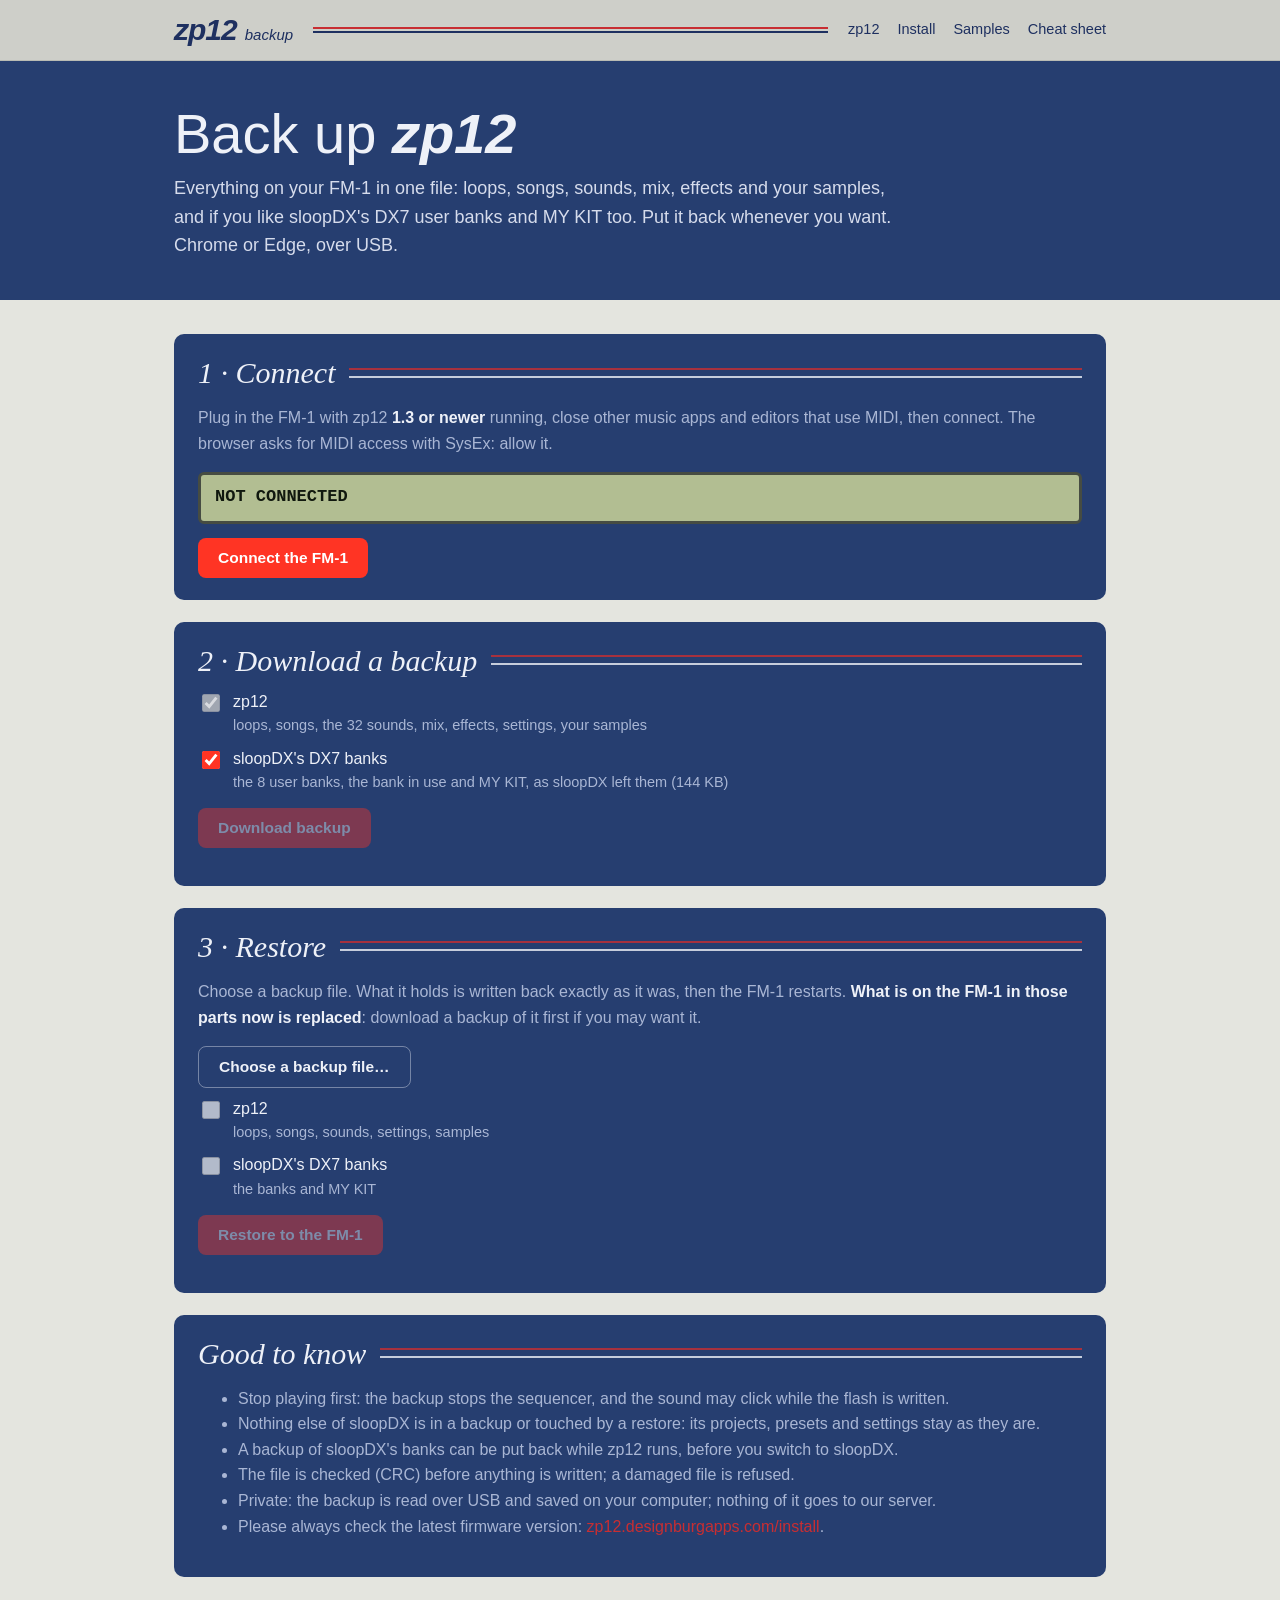
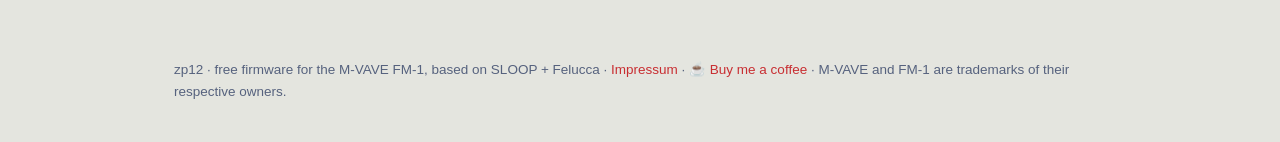
==== docs/backup/index.html @ 15d441d4 "Matomo: one site per host (zp12 3, fm1 4), heartbeat; make_site.py puts the snippet on every page Co" ====
<!doctype html>
<!-- SPDX-License-Identifier: GPL-3.0-only  (C) 2026 Sven Trogus
     zp12: the backup page (tools/make_site.py writes it as docs/backup/index.html, beside zp12link.js). -->
<html lang="en">
<head>
<meta charset="utf-8">
<meta name="viewport" content="width=device-width, initial-scale=1">
<title>zp12 backup</title>
<link rel="icon" href="../favicon.svg" type="image/svg+xml">
<meta name="description" content="Back up and restore zp12 on the M-VAVE FM-1 from the browser: loops, sounds, songs, samples, and sloopDX's DX7 banks. Chrome or Edge over USB MIDI.">
<link rel="canonical" href="https://zp12.designburgapps.com/backup/">
<meta name="theme-color" content="#263e70">
<style>
  :root { --paper: #e4e5df; --frame: #cecfc9; --frame2: #b9bbb3; --navy: #263e70; --navy2: #1d3160; --ink: #1e3060;
          --red: #c82e32; --led: #ff3424; --txt: #eef1f8; --dim: #a9b6d4; --mute: #56627e; --lcd: #b2be92; --lcdink: #10180e;
          --ok: #2f8f5b; }
  * { box-sizing: border-box; }
  body { margin: 0; background: var(--paper); color: var(--ink); font: 16px/1.6 "Inter", -apple-system, BlinkMacSystemFont, "Segoe UI", Roboto, Arial, sans-serif; }
  a { color: var(--red); text-decoration: none; } a:hover { text-decoration: underline; }
  .wrap { max-width: 980px; margin: 0 auto; padding: 0 24px; }
  .rule { height: 6px; border-top: 2px solid var(--red); border-bottom: 2px solid var(--ink); }
  nav { background: var(--frame); border-bottom: 1px solid var(--frame2); }
  nav .wrap { display: flex; align-items: center; height: 60px; gap: 20px; }
  .mark { font: italic 900 30px/1 "Helvetica Neue", Arial, sans-serif; letter-spacing: -1px; color: var(--ink); }
  .mark small { font: italic 400 15px/1 "Helvetica Neue", Arial, sans-serif; letter-spacing: 0; margin-left: 8px; }
  nav .rule { flex: 1; }
  nav .links { display: flex; gap: 18px; font-size: 14.5px; }
  nav .links a { color: var(--ink); }
  header { background: var(--navy); color: var(--txt); padding: 44px 0 40px; }
  h1 { font-weight: 300; font-size: clamp(34px, 5vw, 56px); line-height: 1.05; margin: 0 0 10px; }
  h1 b { font-weight: 900; font-style: italic; }
  header p { color: #d6dcec; margin: 0; max-width: 40em; font-size: 18px; }
  main { padding: 34px 0 60px; }
  .card { background: var(--navy); color: var(--txt); border-radius: 10px; padding: 22px 24px; margin-bottom: 22px; }
  .card h2 { font: italic 400 30px/1.1 Georgia, "Times New Roman", serif; margin: 0 0 12px; display: flex; gap: 14px; align-items: center; }
  .card h2::after { content: ""; flex: 1; height: 6px; border-top: 2px solid var(--red); border-bottom: 2px solid var(--txt); opacity: 0.8; }
  .card p, .card li { color: var(--dim); }
  .card p b, .card li b { color: var(--txt); }
  .lcd { background: var(--lcd); color: var(--lcdink); border: 3px solid #464c42; border-radius: 6px; padding: 10px 14px;
         font: 700 17px/1.4 "Courier New", monospace; min-height: 52px; white-space: pre-wrap; }
  button, .file { font-family: inherit; font-weight: 700; font-size: 15.5px; line-height: 1; padding: 12px 20px; border-radius: 8px; border: 0; cursor: pointer;
                  background: var(--led); color: #fff; display: inline-flex; align-items: center; gap: 8px; }
  button.ghost, .file { background: transparent; color: var(--txt); border: 1px solid rgba(238, 241, 248, 0.4); }
  button:disabled { opacity: 0.4; cursor: default; }
  .row { display: flex; gap: 12px; flex-wrap: wrap; align-items: center; margin-top: 14px; }
  label.part { display: flex; gap: 10px; align-items: flex-start; margin: 8px 0; color: var(--txt); cursor: pointer; }
  label.part input { margin-top: 5px; accent-color: var(--led); width: 18px; height: 18px; }
  label.part span { color: var(--dim); display: block; font-size: 14.5px; }
  .bar { height: 10px; background: var(--navy2); border-radius: 5px; overflow: hidden; margin-top: 14px; display: none; }
  .bar i { display: block; height: 100%; width: 0; background: var(--led); transition: width 0.1s; }
  .warn { background: #fff3cd; color: #5c4400; border-radius: 8px; padding: 12px 16px; margin-top: 14px; font-size: 14.5px; }
  .ok { color: #9fe0b8 !important; }
  .err { color: #ffb4ab !important; }
  input[type=file] { display: none; }
  footer { font-size: 13.5px; color: var(--mute); padding: 0 0 40px; }
</style>
</head>
<body>
<nav><div class="wrap"><a class="mark" href="../">zp12<small>backup</small></a><div class="rule"></div>
  <div class="links"><a href="../">zp12</a><a href="../install/">Install</a><a href="../editor/">Samples</a><a href="../#cheatsheet">Cheat sheet</a></div></div></nav>
<header><div class="wrap">
  <h1>Back up <b>zp12</b></h1>
  <p>Everything on your FM-1 in one file: loops, songs, sounds, mix, effects and your samples, and if you like
     sloopDX's DX7 user banks and MY KIT too. Put it back whenever you want. Chrome or Edge, over USB.</p>
</div></header>
<main><div class="wrap">

  <section class="card">
    <h2>1 · Connect</h2>
    <p>Plug in the FM-1 with zp12 <b>1.3 or newer</b> running, close other music apps and editors that use MIDI, then connect.
       The browser asks for MIDI access with SysEx: allow it.</p>
    <div class="lcd" id="lcd">NOT CONNECTED</div>
    <div class="row"><button id="connect">Connect the FM-1</button></div>
  </section>

  <section class="card">
    <h2>2 · Download a backup</h2>
    <label class="part"><input type="checkbox" id="b-zp12" checked disabled><div>zp12<span>loops, songs, the 32 sounds, mix, effects, settings, your samples</span></div></label>
    <label class="part"><input type="checkbox" id="b-banks" checked><div>sloopDX's DX7 banks<span>the 8 user banks, the bank in use and MY KIT, as sloopDX left them (144 KB)</span></div></label>
    <div class="row"><button id="backup" disabled>Download backup</button></div>
    <div class="bar" id="bar-b"><i></i></div>
    <p id="msg-b"></p>
  </section>

  <section class="card">
    <h2>3 · Restore</h2>
    <p>Choose a backup file. What it holds is written back exactly as it was, then the FM-1 restarts.
       <b>What is on the FM-1 in those parts now is replaced</b>: download a backup of it first if you may want it.</p>
    <div class="row"><label class="file" for="file">Choose a backup file…</label><input type="file" id="file" accept=".zp12bak"><span id="fname"></span></div>
    <label class="part"><input type="checkbox" id="r-zp12" disabled><div>zp12<span>loops, songs, sounds, settings, samples</span></div></label>
    <label class="part"><input type="checkbox" id="r-banks" disabled><div>sloopDX's DX7 banks<span>the banks and MY KIT</span></div></label>
    <div class="row"><button id="restore" disabled>Restore to the FM-1</button></div>
    <div class="bar" id="bar-r"><i></i></div>
    <p id="msg-r"></p>
  </section>

  <section class="card">
    <h2>Good to know</h2>
    <ul>
      <li>Stop playing first: the backup stops the sequencer, and the sound may click while the flash is written.</li>
      <li>Nothing else of sloopDX is in a backup or touched by a restore: its projects, presets and settings stay as they are.</li>
      <li>A backup of sloopDX's banks can be put back while zp12 runs, before you switch to sloopDX.</li>
      <li>The file is checked (CRC) before anything is written; a damaged file is refused.</li>
      <li>Private: the backup is read over USB and saved on your computer; nothing of it goes to our server.</li>
      <li>Please always check the latest firmware version: <a href="../install/">zp12.designburgapps.com/install</a>.</li>
    </ul>
  </section>
</div></main>
<footer><div class="wrap">zp12 · free firmware for the M-VAVE FM-1, based on SLOOP + Felucca · <a href="../impressum.html">Impressum</a> · <a href="https://paypal.me/zvenson" rel="noopener">☕ Buy me a coffee</a> · M-VAVE and FM-1 are trademarks of their respective owners.</div></footer>

<script src="zp12link.js"></script>
<script>
"use strict";
const Z = window.ZP12Link, $ = (id) => document.getElementById(id);
let link = null, file = null, busy = false;
const lcd = (s) => { $("lcd").textContent = s; };
const msg = (id, s, cls = "") => { $(id).textContent = s; $(id).className = cls; };
function bar(id, done, total) {
  const b = $(id); b.style.display = total ? "block" : "none";
  b.firstElementChild.style.width = total ? (100 * done / total).toFixed(1) + "%" : "0";
}
function refresh() {
  $("backup").disabled = !link || busy;
  $("restore").disabled = !link || busy || !file || !($("r-zp12").checked || $("r-banks").checked);
  $("connect").disabled = busy;
}

$("connect").onclick = async () => {
  if (!navigator.requestMIDIAccess) { lcd("THIS BROWSER HAS NO WEB MIDI\nuse Chrome or Edge"); return; }
  let access;
  try { access = await navigator.requestMIDIAccess({ sysex: true }); }
  catch (e) { lcd("MIDI ACCESS DENIED\nallow MIDI with SysEx for this page"); return; }
  const isF = (p) => /felucca/i.test(p.name || "") && p.state !== "disconnected";
  const input = [...access.inputs.values()].find(isF), output = [...access.outputs.values()].find(isF);
  if (!input || !output) { lcd("NO FM-1 FOUND\nplug it in, close other MIDI apps"); return; }
  const l = new Z.Link((d) => output.send(d));
  input.onmidimessage = (e) => l.receive(e.data);
  try {
    const h = await l.hello();
    link = l;
    lcd(`CONNECTED\n${h.version.toUpperCase()}`);
  } catch (e) {
    lcd("THE FM-1 DOES NOT ANSWER\nzp12 1.3 or newer needed: see Install");
  }
  access.onstatechange = () => { if (!isF(input)) { link = null; lcd("DISCONNECTED"); refresh(); } };
  refresh();
};

$("backup").onclick = async () => {
  busy = true; refresh();
  const parts = ["zp12", ...($("b-banks").checked ? ["banks"] : [])];
  msg("msg-b", "Reading the FM-1…");
  try {
    const f = await Z.backup(link, parts, (d, t) => { bar("bar-b", d, t); lcd(`READING ${Math.round(100 * d / t)} %`); });
    const a = document.createElement("a");
    a.href = URL.createObjectURL(new Blob([f], { type: "application/octet-stream" }));
    a.download = `zp12-backup-${new Date().toISOString().slice(0, 10)}.zp12bak`;
    a.click();
    setTimeout(() => URL.revokeObjectURL(a.href), 5000);
    msg("msg-b", `Saved: ${a.download} (${Math.round(f.length / 1024)} KB).`, "ok");
    lcd("BACKUP SAVED");
  } catch (e) { msg("msg-b", e.message, "err"); lcd("BACKUP FAILED"); }
  bar("bar-b", 0, 0); busy = false; refresh();
};

$("file").onchange = async () => {
  file = null;
  const f = $("file").files[0];
  $("fname").textContent = f ? f.name : "";
  for (const p of ["zp12", "banks"]) { $("r-" + p).checked = false; $("r-" + p).disabled = true; }
  if (!f) { refresh(); return; }
  try {
    const u8 = new Uint8Array(await f.arrayBuffer()), b = Z.readBackup(u8);
    file = u8;
    for (const p of b.parts) { $("r-" + p).disabled = false; $("r-" + p).checked = true; }
    msg("msg-r", `A backup of ${b.version || "zp12"}: ${[...b.parts].map((p) => p === "banks" ? "sloopDX's banks" : "zp12").join(" and ")}.`);
  } catch (e) { msg("msg-r", e.message, "err"); }
  refresh();
};
for (const p of ["zp12", "banks"]) $("r-" + p).onchange = refresh;

$("restore").onclick = async () => {
  const parts = ["zp12", "banks"].filter((p) => $("r-" + p).checked);
  if (!confirm(`Replace ${parts.map((p) => p === "banks" ? "sloopDX's DX7 banks" : "zp12's loops, sounds and samples").join(" and ")} on the FM-1 with the backup?`)) return;
  busy = true; refresh();
  msg("msg-r", "Writing…");
  try {
    await Z.restore(link, file, parts, (d, t) => { bar("bar-r", d, t); lcd(`RESTORING ${Math.round(100 * d / t)} %`); });
    msg("msg-r", "Restored. The FM-1 restarts with it; connect again to go on.", "ok");
    lcd("RESTORED · RESTARTING");
    link = null;
  } catch (e) { msg("msg-r", e.message + " — nothing is lost that the file holds: try again.", "err"); lcd("RESTORE FAILED"); }
  bar("bar-r", 0, 0); busy = false; refresh();
};
refresh();
// ?demo=connected|reading|saved|restore: the page in a state, for the video's screenshots (no FM-1 needed)
{
  const demo = new URLSearchParams(location.search).get("demo");
  if (demo) {
    link = {};
    lcd("CONNECTED\nZP12 1.3");
    if (demo === "reading") { busy = true; bar("bar-b", 46, 100); lcd("READING 46 %"); msg("msg-b", "Reading the FM-1…"); }
    if (demo === "saved") { msg("msg-b", "Saved: zp12-backup-2026-10-07.zp12bak (172 KB).", "ok"); lcd("BACKUP SAVED"); }
    if (demo === "restore") {
      file = new Uint8Array(1); $("fname").textContent = "zp12-backup-2026-10-07.zp12bak";
      for (const p of ["zp12", "banks"]) { $("r-" + p).disabled = false; $("r-" + p).checked = true; }
      msg("msg-r", "A backup of zp12 1.3: zp12 and sloopDX's banks.");
      if (location.hash === "#writing") { busy = true; bar("bar-r", 71, 100); lcd("RESTORING 71 %"); msg("msg-r", "Writing…"); }
    }
    refresh();
  }
}
</script>
<!-- Matomo (self-hosted, matomo.designburgapps.com): one site per host (dx7 1, zp12 3, fm1 4, designburgapps.com 5);
     no cookies, IPs anonymised on the server, Do Not Track respected -->
<script>
  var _paq = window._paq = window._paq || [];
  var _mtmSite = {"zp12.designburgapps.com": "3", "fm1.designburgapps.com": "4", "designburgapps.com": "5",
                  "www.designburgapps.com": "5"}[location.hostname] || "1";
  _paq.push(['setDomains', [location.hostname]]);
  _paq.push(['disableCookies']);
  _paq.push(['setDoNotTrack', true]);
  _paq.push(['enableHeartBeatTimer']);
  _paq.push(['trackPageView']);
  _paq.push(['enableLinkTracking']);
  (function() {
    var u="https://matomo.designburgapps.com/";
    _paq.push(['setTrackerUrl', u+'matomo.php']);
    _paq.push(['setSiteId', _mtmSite]);
    var d=document, g=d.createElement('script'), s=d.getElementsByTagName('script')[0];
    g.async=true; g.src=u+'matomo.js'; s.parentNode.insertBefore(g,s);
  })();
</script>
<!-- End Matomo Code -->
</body>
</html>
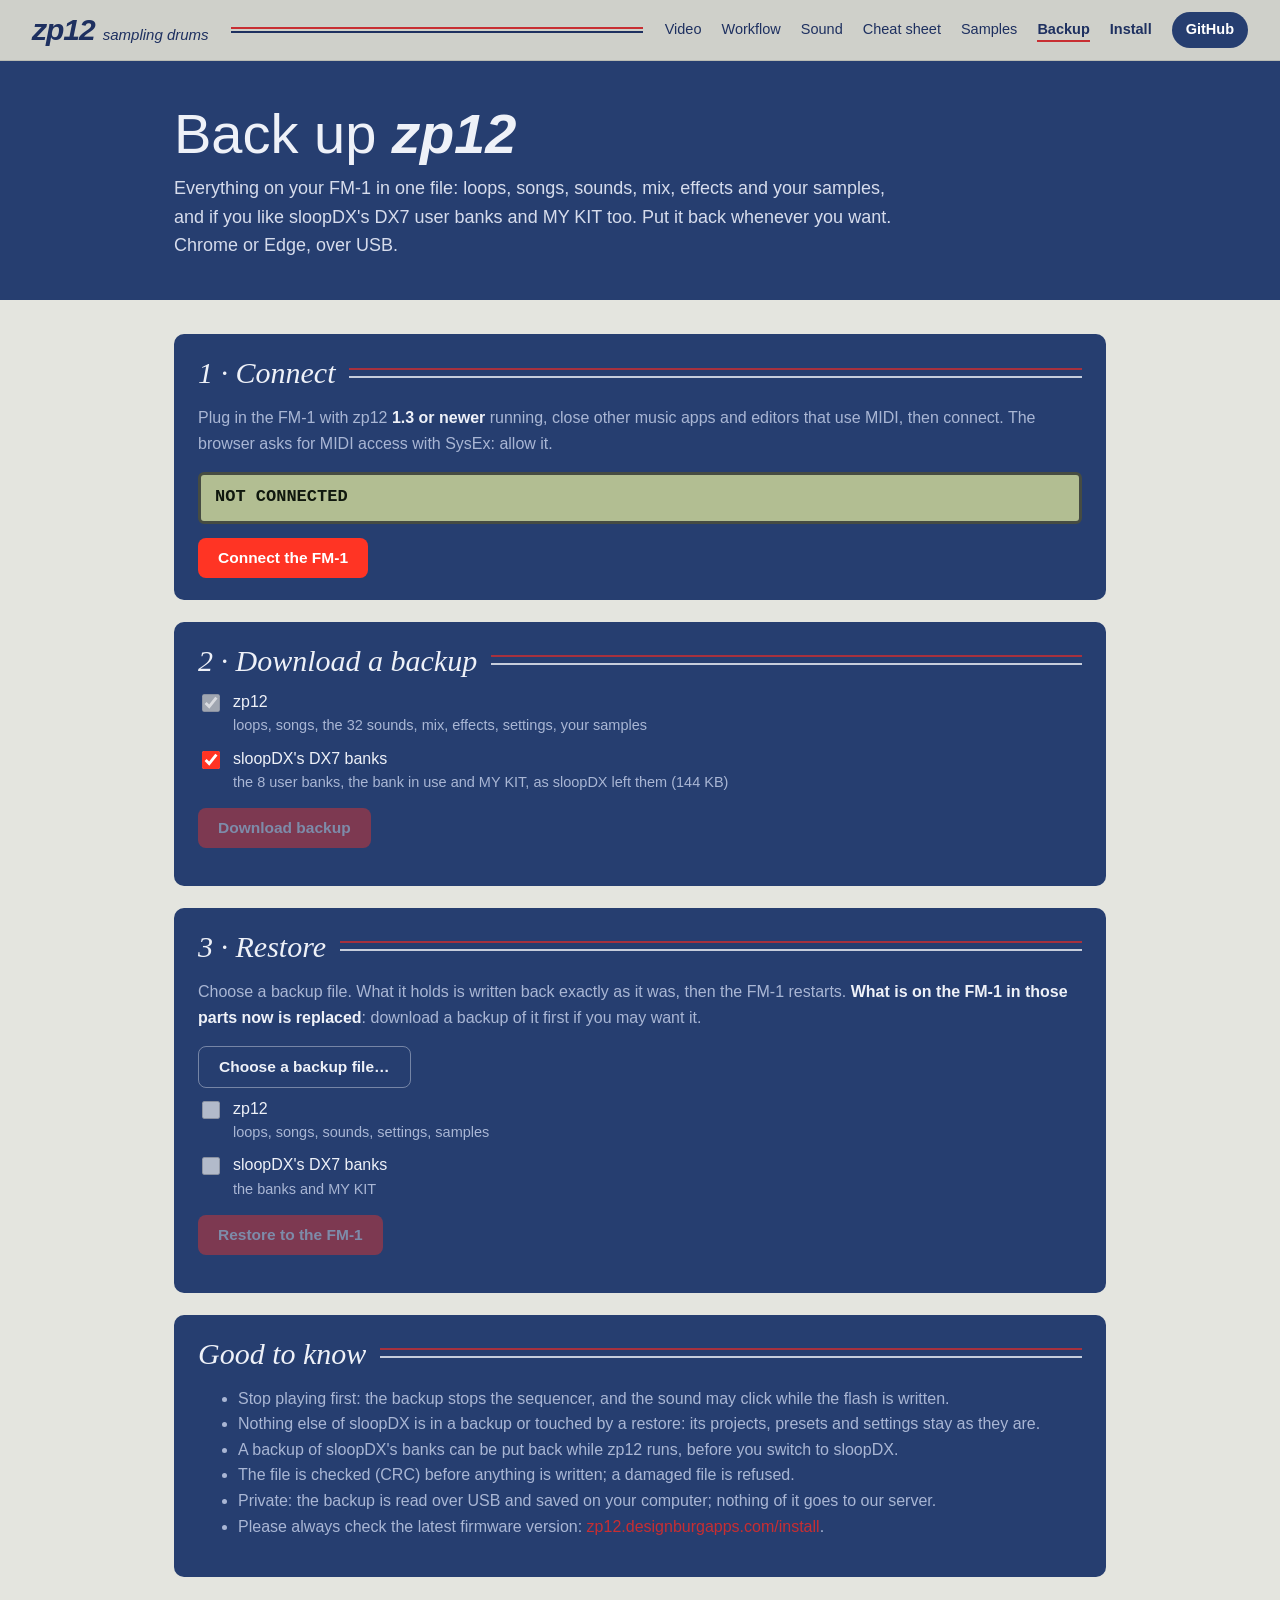
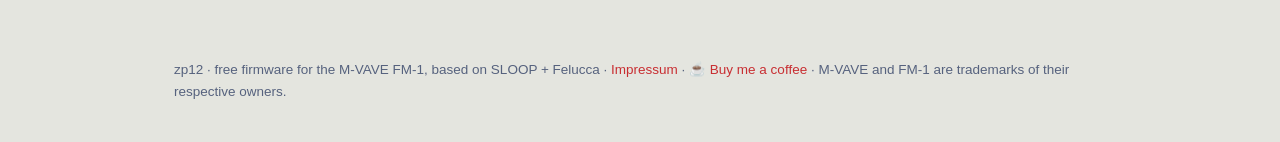
==== commit 909da76e: "Site: the start page's menu on the installer, editor and backup pages; install page texts for 2.0 (s" ====
--- a/docs/backup/index.html
+++ b/docs/backup/index.html
@@ -54,10 +54,29 @@
   input[type=file] { display: none; }
   footer { font-size: 13.5px; color: var(--mute); padding: 0 0 40px; }
 </style>
+<style id="zp-nav">
+  .zpnav { position: sticky; top: 0; z-index: 50; background: rgba(206, 207, 201, 0.95); backdrop-filter: blur(8px);
+           border-bottom: 1px solid #b9bbb3; font: 16px/1.6 "Inter", -apple-system, BlinkMacSystemFont, "Segoe UI", Roboto, Arial, sans-serif; }
+  .zpnav .zw { max-width: 1320px; margin: 0 auto; padding: 0 32px; display: flex; align-items: center; height: 60px; gap: 22px; }
+  .zpnav .zm { font: italic 900 30px/1 "Helvetica Neue", Arial, sans-serif; letter-spacing: -1px; color: #1e3060; text-decoration: none; white-space: nowrap; }
+  .zpnav .zm small { font: italic 400 15px/1 "Helvetica Neue", Arial, sans-serif; letter-spacing: 0; margin-left: 8px; }
+  .zpnav .zr { flex: 1; height: 6px; border-top: 2px solid #c82e32; border-bottom: 2px solid #1e3060; }
+  .zpnav .zl { display: flex; gap: 20px; font-size: 14.5px; align-items: center; }
+  .zpnav .zl a { color: #1e3060; text-decoration: none; }
+  .zpnav .zl a:hover { text-decoration: underline; }
+  .zpnav .zl a.cur { font-weight: 700; box-shadow: inset 0 -2px 0 #c82e32; }
+  .zpnav .zl a.gh { background: #263e70; color: #fff; padding: 6px 14px; border-radius: 999px; font-weight: 650; }
+  @media (max-width: 980px) { .zpnav .zl a:not(.gh):not(.in) { display: none; } .zpnav .zr { display: none; } .zpnav .zw { justify-content: space-between; } }
+  @media (max-width: 620px) { .zpnav .zw { padding: 0 18px; } }
+</style>
 </head>
 <body>
-<nav><div class="wrap"><a class="mark" href="../">zp12<small>backup</small></a><div class="rule"></div>
-  <div class="links"><a href="../">zp12</a><a href="../install/">Install</a><a href="../editor/">Samples</a><a href="../#cheatsheet">Cheat sheet</a></div></div></nav>
+<nav class="zpnav"><div class="zw">
+  <a class="zm" href="../">zp12<small>sampling drums</small></a>
+  <span class="zr"></span>
+  <div class="zl"><a href="../#video">Video</a><a href="../#workflow">Workflow</a><a href="../#sound">Sound</a><a href="../#cheatsheet">Cheat sheet</a><a href="../editor/">Samples</a><a href="../backup/" class="cur">Backup</a>
+    <a class="in" href="../install/"><b>Install</b></a><a class="gh" href="https://github.com/zvenson/zp12">GitHub</a></div>
+</div></nav>
 <header><div class="wrap">
   <h1>Back up <b>zp12</b></h1>
   <p>Everything on your FM-1 in one file: loops, songs, sounds, mix, effects and your samples, and if you like
